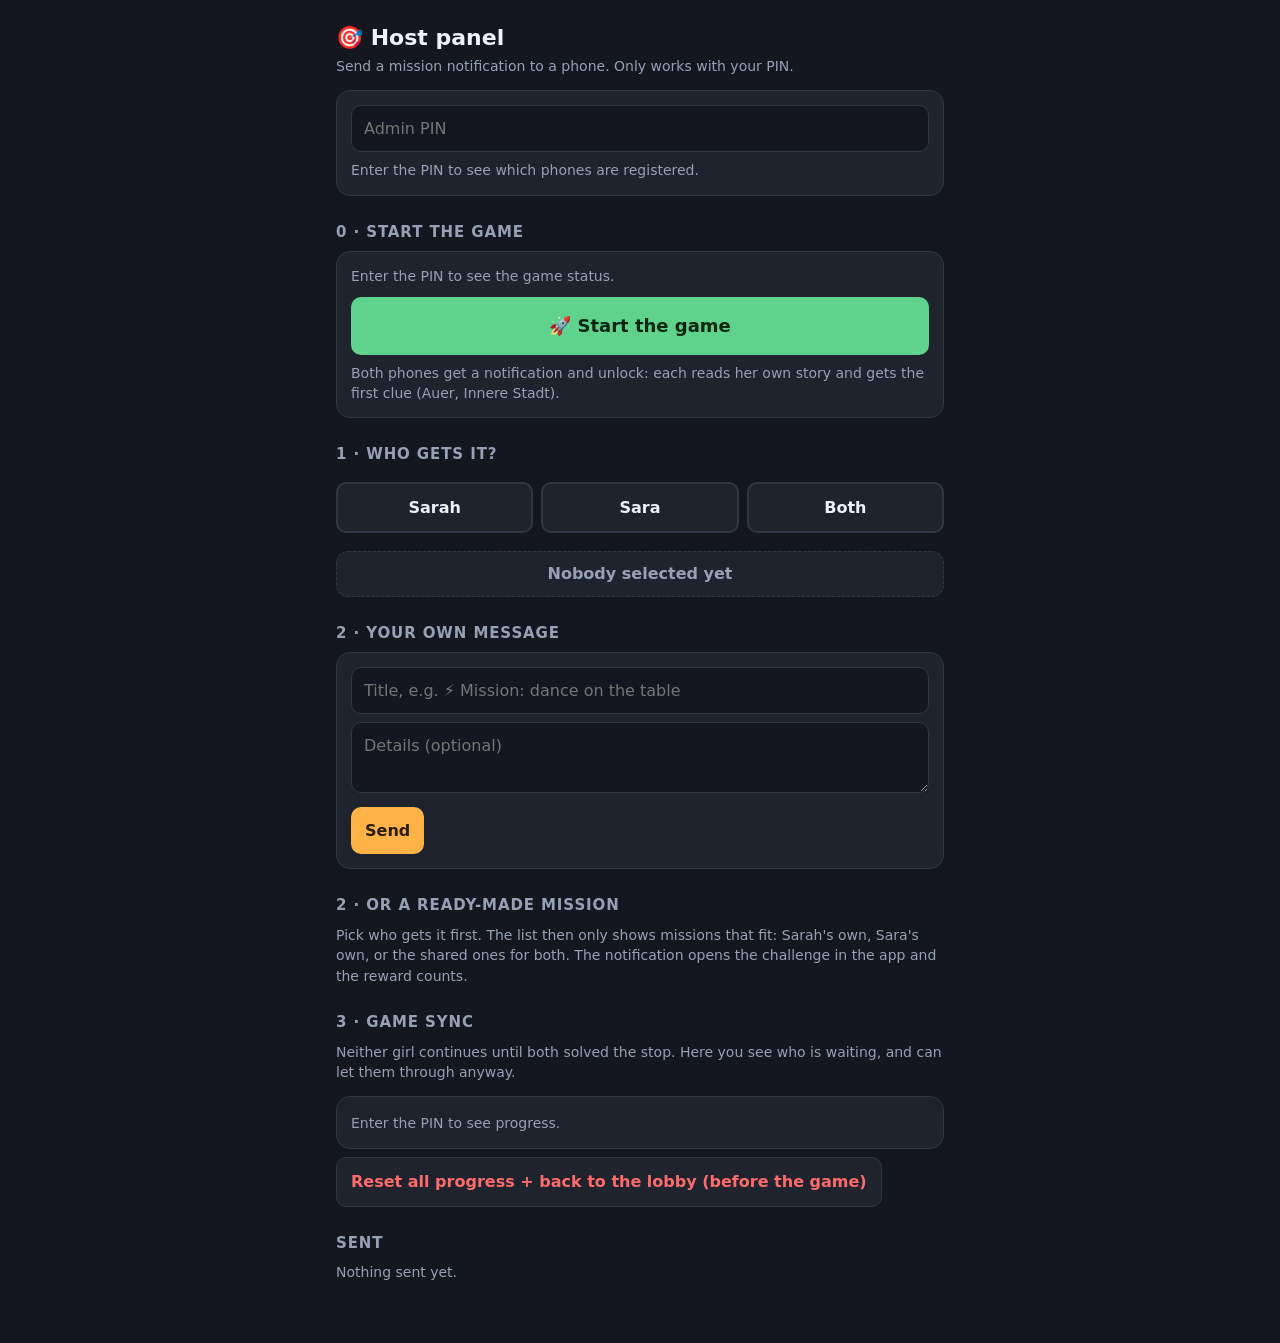
==== admin.html @ e795fc9d "Rename the game to 'Heated Pages' Two-word name (heated = rivalry/spice, pages = book nerd) in the p" ====
<!doctype html>
<html lang="en">
<head>
  <meta charset="utf-8">
  <meta name="viewport" content="width=device-width, initial-scale=1">
  <meta name="robots" content="noindex, nofollow">
  <title>Heated Pages · Host</title>
  <style>
    :root { --bg:#14171f; --card:#1e232e; --line:#2f3646; --text:#eef1f7; --muted:#97a0b5; --accent:#ffb347; --ok:#5fd38d; --bad:#ff6b6b; }
    * { box-sizing: border-box; }
    body { margin:0; background:var(--bg); color:var(--text); font:16px/1.45 system-ui,-apple-system,sans-serif; padding:16px 16px 60px; max-width:640px; margin-inline:auto; }
    h1 { font-size:22px; margin:6px 0 2px; } h2 { font-size:15px; text-transform:uppercase; letter-spacing:.06em; color:var(--muted); margin:26px 0 8px; }
    .sub { color:var(--muted); margin:0 0 14px; font-size:14px; }
    .card { background:var(--card); border:1px solid var(--line); border-radius:14px; padding:14px; }
    input, textarea { width:100%; background:var(--bg); color:var(--text); border:1.5px solid var(--line); border-radius:10px; padding:11px 12px; font:inherit; }
    textarea { min-height:70px; resize:vertical; } input + textarea, textarea + button, input + input { margin-top:8px; }
    button { font:inherit; border:0; border-radius:10px; padding:12px 14px; background:var(--accent); color:#2a1d00; font-weight:700; cursor:pointer; }
    button:disabled { opacity:.5; }
    .who { display:grid; grid-template-columns:repeat(3,1fr); gap:8px; position:sticky; top:0; background:var(--bg); padding:8px 0; z-index:2; }
    .who button { background:var(--card); color:var(--text); border:2px solid var(--line); }
    .who button.on { color:#fff; border-color:transparent; }
    .who button[data-to=sarah].on { background:#d6336c; } .who button[data-to=sara].on { background:#b8792f; } .who button[data-to=both].on { background:#6f5ce6; }
    .target { margin:10px 0 0; padding:10px 14px; border-radius:12px; font-weight:700; text-align:center; background:var(--card); color:var(--muted); border:1.5px dashed var(--line); }
    .target.sarah { background:#d6336c; color:#fff; border:0; } .target.sara { background:#b8792f; color:#fff; border:0; } .target.both { background:#6f5ce6; color:#fff; border:0; }
    .mission.sarah { border-left:5px solid #d6336c; } .mission.sara { border-left:5px solid #b8792f; } .mission.both { border-left:5px solid #6f5ce6; }
    .status { font-size:14px; color:var(--muted); }
    .status b { color:var(--text); }
    .list { display:grid; gap:8px; }
    .mission { text-align:left; background:var(--card); color:var(--text); border:1px solid var(--line); font-weight:400; display:block; width:100%; }
    .mission b { display:block; } .mission span { color:var(--muted); font-size:13.5px; }
    .mission small { color:var(--accent); font-size:12px; }
    #presets h2 { margin-top:18px; }
    #log { font-size:14px; display:grid; gap:4px; } .good { color:var(--ok); } .err { color:var(--bad); }
  </style>
</head>
<body>
  <h1>🎯 Host panel</h1>
  <p class="sub">Send a mission notification to a phone. Only works with your PIN.</p>

  <div class="card">
    <input id="pin" type="password" inputmode="numeric" placeholder="Admin PIN" autocomplete="off">
    <p class="status" id="status" style="margin:8px 0 0">Enter the PIN to see which phones are registered.</p>
  </div>

  <h2>0 · Start the game</h2>
  <div class="card" id="gamebox">
    <p class="status" id="gamestatus" style="margin:0 0 10px">Enter the PIN to see the game status.</p>
    <button id="startgame" style="width:100%;font-size:18px;padding:16px;background:#5fd38d;color:#06260f">🚀 Start the game</button>
    <p class="status" style="margin:8px 0 0">Both phones get a notification and unlock: each reads her own story and gets the first clue (Auer, Innere Stadt).</p>
  </div>

  <h2>1 · Who gets it?</h2>
  <div class="who" id="who">
    <button data-to="sarah">Sarah</button>
    <button data-to="sara">Sara</button>
    <button data-to="both">Both</button>
  </div>
  <p class="target" id="target">Nobody selected yet</p>

  <h2>2 · Your own message</h2>
  <div class="card">
    <input id="title" placeholder="Title, e.g. ⚡ Mission: dance on the table" maxlength="120">
    <textarea id="body" placeholder="Details (optional)" maxlength="400"></textarea>
    <button id="send">Send</button>
  </div>

  <h2>2 · Or a ready-made mission</h2>
  <p class="sub" id="presets-sub">Pick who gets it first. The list then only shows missions that fit: Sarah's own, Sara's own, or the shared ones for both. The notification opens the challenge in the app and the reward counts.</p>
  <div id="presets"></div>

  <h2>3 · Game sync</h2>
  <p class="sub">Neither girl continues until both solved the stop. Here you see who is waiting, and can let them through anyway.</p>
  <div class="card" id="sync"><span class="status">Enter the PIN to see progress.</span></div>
  <button id="reset" style="margin-top:8px;background:var(--card);color:var(--bad);border:1.5px solid var(--line)">Reset all progress + back to the lobby (before the game)</button>

  <h2>Sent</h2>
  <div id="log"><span class="status">Nothing sent yet.</span></div>

  <script src="story.js"></script>
  <script src="push-config.js"></script>
  <script>
  (() => {
    const $ = (s) => document.querySelector(s);
    const cfg = self.PUSH || {};
    let to = null;

    const pinEl = $("#pin");
    try { pinEl.value = localStorage.getItem("bezirk.adminpin") || ""; } catch (_) {}
    const call = async (path, method, body) => {
      if (!cfg.workerUrl) throw new Error("push-config.js has no workerUrl yet");
      const r = await fetch(cfg.workerUrl + path, {
        method, headers: { authorization: "Bearer " + pinEl.value, "content-type": "application/json" },
        body: body ? JSON.stringify(body) : undefined,
      });
      const j = await r.json().catch(() => ({}));
      if (!r.ok) throw new Error(j.error || r.status);
      return j;
    };

    async function refreshStatus() {
      const el = $("#status");
      if (!pinEl.value) return;
      try { localStorage.setItem("bezirk.adminpin", pinEl.value); } catch (_) {}
      try {
        const { devices, started, startedAt } = await call("/status", "GET");
        el.innerHTML = `Registered phones: Sarah <b>${devices.sarah}</b> · Sara <b>${devices.sara}</b>`;
        const g = $("#gamestatus");
        g.innerHTML = started ? `<span class="good">✓ Game started at ${new Date(startedAt).toLocaleTimeString([], { hour: "2-digit", minute: "2-digit" })}</span>` : `Game not started: players are in the “Under construction” lobby.`;
      } catch (e) { el.innerHTML = `<span class="err">${e.message}</span>`; }
    }
    $("#startgame").addEventListener("click", async (e) => {
      if (!confirm("Start the game now?\n\nSarah and Sara both get a notification and their story begins.")) return;
      e.target.disabled = true;
      const row = document.createElement("div");
      const time = new Date().toLocaleTimeString([], { hour: "2-digit", minute: "2-digit" });
      try {
        const { result } = await call("/start", "POST");
        row.innerHTML = `<span class="good">✓ ${time}</span> Game started → ` + Object.entries(result).map(([w, r]) => `${w === "sarah" ? "Sarah" : "Sara"}: ${r.sent}/${r.devices} phone${r.devices === 1 ? "" : "s"}`).join(", ");
      } catch (err) { row.innerHTML = `<span class="err">✗ ${time}</span> Start failed — ${err.message}`; }
      const log = $("#log"); if (log.querySelector(".status")) log.innerHTML = ""; log.prepend(row);
      e.target.disabled = false;
      refreshStatus();
    });
    pinEl.addEventListener("change", () => { refreshStatus(); refreshSync(); });
    refreshStatus();

    // ── step sync view ──
    const stopName = (step) => (typeof ROUTE !== "undefined" && typeof DISTRICTS !== "undefined" && DISTRICTS[ROUTE[step]])
      ? `${DISTRICTS[ROUTE[step]].roman} ${DISTRICTS[ROUTE[step]].name} → ${DISTRICTS[ROUTE[step + 1]] ? DISTRICTS[ROUTE[step + 1]].name : "?"}` : `step ${step}`;
    async function refreshSync() {
      const box = $("#sync");
      if (!pinEl.value || !cfg.workerUrl) return;
      try {
        const { steps } = await call("/progress", "GET");
        const nums = Object.keys(steps).map(Number).sort((a, b) => b - a).slice(0, 4);
        if (!nums.length) { box.innerHTML = `<span class="status">Nobody has solved a stop yet.</span>`; return; }
        box.innerHTML = nums.map((n) => {
          const p = steps[n], done = (p.sarah && p.sara) || p.released;
          return `<div style="display:flex;justify-content:space-between;align-items:center;gap:8px;padding:6px 0;border-top:1px solid var(--line)">
            <span><b>${stopName(n)}</b><br><span class="status">Sarah ${p.sarah ? "✅" : "⏳"} · Sara ${p.sara ? "✅" : "⏳"}${p.released ? " · released" : ""}</span></span>
            ${done ? `<span class="good">go ✓</span>` : `<button data-release="${n}">Let them through</button>`}</div>`;
        }).join("");
        box.querySelectorAll("[data-release]").forEach((b) => b.addEventListener("click", async () => {
          if (!confirm(`Let both continue at "${stopName(Number(b.dataset.release))}" although not both have solved it?`)) return;
          try { await call("/release", "POST", { step: Number(b.dataset.release) }); } catch (e) { alert(e.message); }
          refreshSync();
        }));
      } catch (e) { box.innerHTML = `<span class="err">${e.message}</span>`; }
    }
    refreshSync();
    setInterval(refreshSync, 5000);
    $("#reset").addEventListener("click", async () => {
      if (!confirm("Forget ALL step progress and put the game back to 'not started'? Phones already inside the game keep their own progress. Only do this before the game starts.")) return;
      try { const r = await call("/reset", "POST"); alert(`Cleared (${r.cleared} steps).`); } catch (e) { alert(e.message); }
      refreshSync();
    });

    const name = { sarah: "Sarah", sara: "Sara", both: "both of them" };
    document.querySelectorAll("#who button").forEach((b) => b.addEventListener("click", () => {
      to = b.dataset.to;
      document.querySelectorAll("#who button").forEach((x) => x.classList.toggle("on", x === b));
      const t = $("#target");
      t.className = "target " + to;
      t.textContent = to === "both" ? "Sending to: SARAH + SARA (both)" : `Sending to: ${to.toUpperCase()} only`;
      renderPresets();
    }));

    async function send(title, body, target = to, ch = null) {
      if (!target) return alert("Pick Sarah, Sara or Both first.");
      if (!title.trim()) return;
      if (!confirm(`Send to ${target === "both" ? "BOTH Sarah and Sara" : name[target].toUpperCase() + " only"}?\n\n${title}${body ? "\n" + body : ""}`)) return;
      const row = document.createElement("div");
      const time = new Date().toLocaleTimeString([], { hour: "2-digit", minute: "2-digit" });
      try {
        const { result } = await call("/send", "POST", { to: target, title, body, ch });
        const parts = Object.entries(result).map(([w, r]) => `${name[w]}: ${r.sent}/${r.devices} phone${r.devices === 1 ? "" : "s"}`);
        row.innerHTML = `<span class="good">✓ ${time}</span> ${title} → ${parts.join(", ")}`;
      } catch (e) { row.innerHTML = `<span class="err">✗ ${time}</span> ${title} — ${e.message}`; }
      const log = $("#log");
      if (log.querySelector(".status")) log.innerHTML = "";
      log.prepend(row);
      refreshStatus();
    }
    $("#send").addEventListener("click", async (e) => {
      e.target.disabled = true;
      await send($("#title").value, $("#body").value);
      e.target.disabled = false;
    });

    // Ready-made missions, filtered by the selected recipient so a wrong match is impossible:
    //   Sarah → her intermissions + events · Sara → hers · Both → the shared missions (key starts with d_ / shared: true)
    const box = $("#presets");
    function renderPresets() {
      box.innerHTML = "";
      if (!to || typeof STORIES === "undefined" || typeof CHALLENGES === "undefined") return;
      const groups = to === "both"
        ? [["Shared missions · both do it together", Object.keys(CHALLENGES).filter((k) => CHALLENGES[k].shared)]]
        : [[`${name[to]} · ⚡ ${to === "sarah" ? "intermissions" : "plot twists"}`, ROUTE.map((d) => STORIES[to].stops[d].intermission).filter(Boolean)],
           [`${name[to]} · ${to === "sarah" ? "💔 events" : "📖 reading room"}`, ROUTE.map((d) => STORIES[to].stops[d].event).filter(Boolean)]];
      groups.forEach(([heading, keys]) => {
        if (!keys.length) return;
        const h = document.createElement("h2"); h.textContent = heading; box.appendChild(h);
        const list = document.createElement("div"); list.className = "list";
        keys.forEach((key) => {
          const c = CHALLENGES[key];
          const b = document.createElement("button");
          b.className = "mission " + to;
          b.innerHTML = `<small>→ ${to === "both" ? "SARAH + SARA" : name[to].toUpperCase()} · ${c.type} · +${c.reward}</small><b>${c.icon} ${c.title}</b><span>${c.story.length > 110 ? c.story.slice(0, 107) + "…" : c.story}</span>`;
          b.addEventListener("click", () => send(`${c.icon} Surprise mission: ${c.title}`,
            to === "both" ? "For both of you — do it together. Tap to open." : "Tap to open it in the app.", to, key));
          list.appendChild(b);
        });
        box.appendChild(list);
      });
    }
  })();
  </script>
</body>
</html>
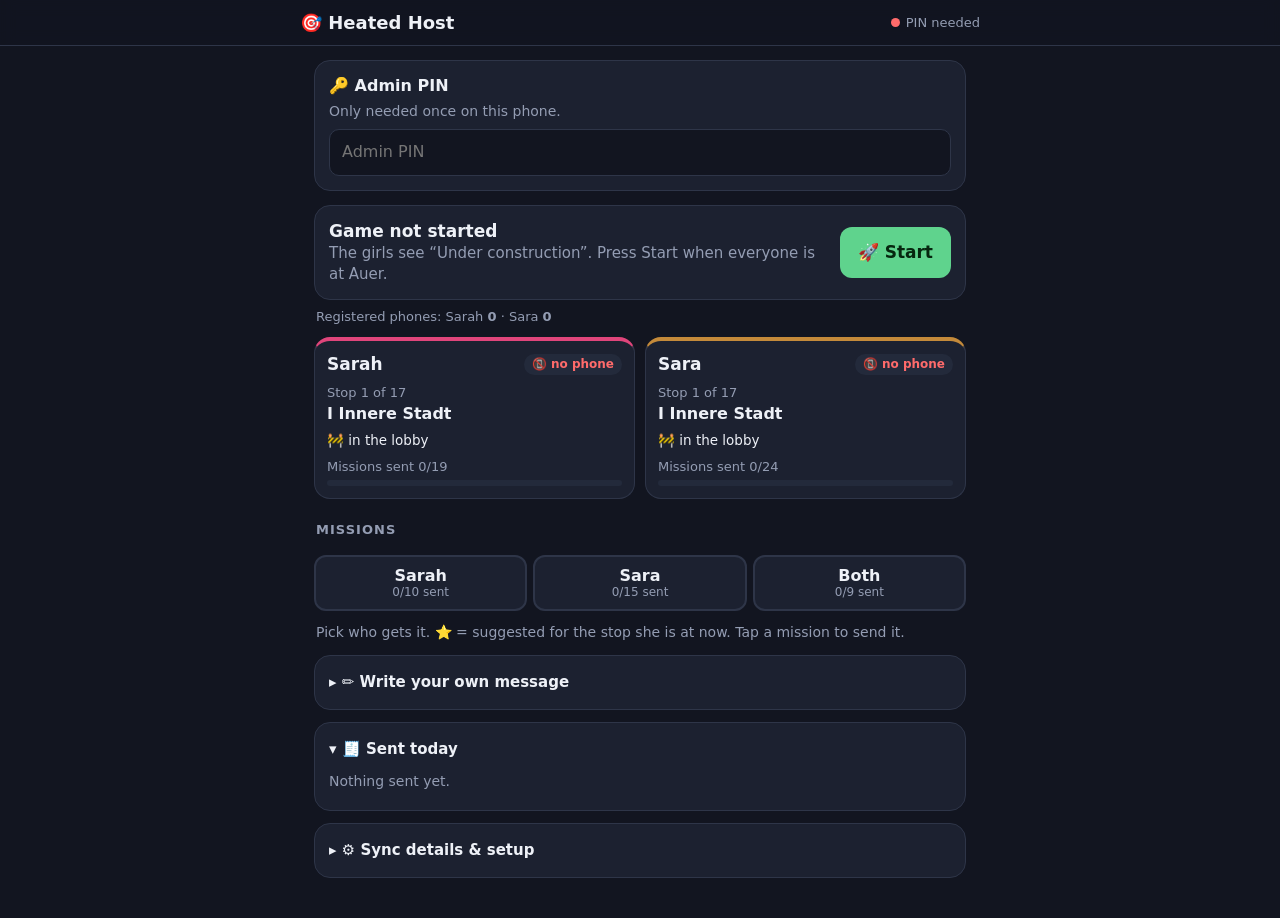
==== commit 816ef857: "Host page redesign: live dashboard per girl, quick release, mission list sorted by what fits now, do" ====
--- a/admin.html
+++ b/admin.html
@@ -2,79 +2,177 @@
 <html lang="en">
 <head>
   <meta charset="utf-8">
-  <meta name="viewport" content="width=device-width, initial-scale=1">
+  <meta name="viewport" content="width=device-width, initial-scale=1, viewport-fit=cover">
   <meta name="robots" content="noindex, nofollow">
+  <meta name="theme-color" content="#121520">
+  <meta name="apple-mobile-web-app-capable" content="yes">
+  <meta name="apple-mobile-web-app-status-bar-style" content="black-translucent">
+  <meta name="apple-mobile-web-app-title" content="Heated Host">
+  <link rel="manifest" href="admin.webmanifest">
+  <link rel="icon" href="icons/admin-icon.svg" type="image/svg+xml">
+  <link rel="apple-touch-icon" href="icons/admin-apple-touch-icon.png">
   <title>Heated Pages · Host</title>
   <style>
-    :root { --bg:#14171f; --card:#1e232e; --line:#2f3646; --text:#eef1f7; --muted:#97a0b5; --accent:#ffb347; --ok:#5fd38d; --bad:#ff6b6b; }
-    * { box-sizing: border-box; }
-    body { margin:0; background:var(--bg); color:var(--text); font:16px/1.45 system-ui,-apple-system,sans-serif; padding:16px 16px 60px; max-width:640px; margin-inline:auto; }
-    h1 { font-size:22px; margin:6px 0 2px; } h2 { font-size:15px; text-transform:uppercase; letter-spacing:.06em; color:var(--muted); margin:26px 0 8px; }
-    .sub { color:var(--muted); margin:0 0 14px; font-size:14px; }
-    .card { background:var(--card); border:1px solid var(--line); border-radius:14px; padding:14px; }
+    :root {
+      --bg:#121520; --card:#1c2130; --card2:#232a3b; --line:#2e3548; --text:#eef1f7; --muted:#949db3;
+      --accent:#ffb347; --ok:#5fd38d; --bad:#ff6b6b; --warn:#ffd166;
+      --sarah:#e0457b; --sara:#c48a3a; --both:#7c6cf0;
+    }
+    * { box-sizing:border-box; }
+    html { -webkit-text-size-adjust:100%; }
+    body { margin:0; background:var(--bg); color:var(--text); font:16px/1.4 system-ui,-apple-system,"Segoe UI",sans-serif; }
+    .wrap { max-width:680px; margin:0 auto; padding:0 14px calc(40px + env(safe-area-inset-bottom)); }
+    button { font:inherit; border:0; border-radius:12px; padding:12px 14px; background:var(--accent); color:#2a1d00; font-weight:700; cursor:pointer; }
+    button:disabled { opacity:.45; cursor:default; }
     input, textarea { width:100%; background:var(--bg); color:var(--text); border:1.5px solid var(--line); border-radius:10px; padding:11px 12px; font:inherit; }
-    textarea { min-height:70px; resize:vertical; } input + textarea, textarea + button, input + input { margin-top:8px; }
-    button { font:inherit; border:0; border-radius:10px; padding:12px 14px; background:var(--accent); color:#2a1d00; font-weight:700; cursor:pointer; }
-    button:disabled { opacity:.5; }
-    .who { display:grid; grid-template-columns:repeat(3,1fr); gap:8px; position:sticky; top:0; background:var(--bg); padding:8px 0; z-index:2; }
-    .who button { background:var(--card); color:var(--text); border:2px solid var(--line); }
-    .who button.on { color:#fff; border-color:transparent; }
-    .who button[data-to=sarah].on { background:#d6336c; } .who button[data-to=sara].on { background:#b8792f; } .who button[data-to=both].on { background:#6f5ce6; }
-    .target { margin:10px 0 0; padding:10px 14px; border-radius:12px; font-weight:700; text-align:center; background:var(--card); color:var(--muted); border:1.5px dashed var(--line); }
-    .target.sarah { background:#d6336c; color:#fff; border:0; } .target.sara { background:#b8792f; color:#fff; border:0; } .target.both { background:#6f5ce6; color:#fff; border:0; }
-    .mission.sarah { border-left:5px solid #d6336c; } .mission.sara { border-left:5px solid #b8792f; } .mission.both { border-left:5px solid #6f5ce6; }
-    .status { font-size:14px; color:var(--muted); }
-    .status b { color:var(--text); }
+    textarea { min-height:64px; resize:vertical; }
+    .good { color:var(--ok); } .err { color:var(--bad); } .muted { color:var(--muted); }
+
+    /* top bar */
+    .top { position:sticky; top:0; z-index:5; background:rgba(18,21,32,.94); backdrop-filter:blur(8px); -webkit-backdrop-filter:blur(8px);
+      padding:calc(10px + env(safe-area-inset-top)) 14px 10px; border-bottom:1px solid var(--line); }
+    .top-in { max-width:680px; margin:0 auto; display:flex; align-items:center; gap:10px; }
+    .top h1 { font-size:18px; margin:0; flex:1; }
+    .conn { font-size:13px; color:var(--muted); display:flex; align-items:center; gap:6px; }
+    .dot { width:9px; height:9px; border-radius:50%; background:var(--muted); display:inline-block; }
+    .dot.on { background:var(--ok); box-shadow:0 0 0 3px rgba(95,211,141,.18); } .dot.off { background:var(--bad); }
+
+    h2 { font-size:13px; text-transform:uppercase; letter-spacing:.08em; color:var(--muted); margin:22px 2px 8px; display:flex; justify-content:space-between; align-items:baseline; }
+    h2 small { text-transform:none; letter-spacing:0; font-size:13px; }
+    .card { background:var(--card); border:1px solid var(--line); border-radius:16px; padding:14px; }
+
+    /* game state + start */
+    .game { margin-top:14px; display:flex; align-items:center; gap:12px; }
+    .game .state { flex:1; font-size:15px; }
+    .game .state b { display:block; font-size:17px; }
+    #startgame { background:var(--ok); color:#06260f; font-size:17px; padding:14px 18px; }
+    .game.started #startgame { display:none; }
+
+    /* player tiles */
+    .players { display:grid; grid-template-columns:1fr 1fr; gap:10px; margin-top:10px; }
+    .pl { border-radius:16px; padding:12px; background:var(--card); border:1px solid var(--line); border-top:4px solid var(--c); min-width:0; }
+    .pl.sarah { --c:var(--sarah); } .pl.sara { --c:var(--sara); }
+    .pl-name { font-weight:800; font-size:17px; display:flex; justify-content:space-between; align-items:center; gap:6px; }
+    .pl-phone { font-size:12px; font-weight:600; padding:2px 8px; border-radius:20px; background:var(--card2); color:var(--muted); white-space:nowrap; }
+    .pl-phone.ok { color:var(--ok); } .pl-phone.no { color:var(--bad); }
+    .pl-stop { margin-top:8px; font-size:13px; color:var(--muted); }
+    .pl-stop b { display:block; color:var(--text); font-size:16px; }
+    .pl-state { margin-top:6px; font-size:13.5px; }
+    .pl-ms { margin-top:8px; font-size:13px; color:var(--muted); }
+    .bar { height:6px; border-radius:6px; background:var(--card2); overflow:hidden; margin-top:4px; }
+    .bar i { display:block; height:100%; background:var(--c); }
+    .release { margin-top:10px; width:100%; display:flex; justify-content:space-between; align-items:center; gap:8px; padding:10px 12px;
+      border-radius:12px; background:rgba(255,209,102,.1); border:1px solid rgba(255,209,102,.35); font-size:14px; }
+    .release button { padding:8px 12px; background:var(--warn); color:#2a2000; white-space:nowrap; }
+
+    /* recipient switch */
+    .who { position:sticky; top:calc(52px + env(safe-area-inset-top)); z-index:4; background:var(--bg); padding:8px 0;
+      display:grid; grid-template-columns:repeat(3,1fr); gap:6px; }
+    .who button { background:var(--card); color:var(--text); border:2px solid var(--line); padding:10px 6px; line-height:1.15; }
+    .who button small { display:block; font-weight:500; font-size:12px; color:var(--muted); }
+    .who button.on { color:#fff; border-color:transparent; } .who button.on small { color:rgba(255,255,255,.85); }
+    .who button[data-to=sarah].on { background:var(--sarah); } .who button[data-to=sara].on { background:var(--sara); } .who button[data-to=both].on { background:var(--both); }
+    .target { display:none; }
+    .hintline { color:var(--muted); font-size:14px; margin:4px 2px 10px; }
+
+    /* mission cards */
     .list { display:grid; gap:8px; }
-    .mission { text-align:left; background:var(--card); color:var(--text); border:1px solid var(--line); font-weight:400; display:block; width:100%; }
-    .mission b { display:block; } .mission span { color:var(--muted); font-size:13.5px; }
-    .mission small { color:var(--accent); font-size:12px; }
-    #presets h2 { margin-top:18px; }
-    #log { font-size:14px; display:grid; gap:4px; } .good { color:var(--ok); } .err { color:var(--bad); }
+    .mission { text-align:left; width:100%; display:grid; grid-template-columns:40px 1fr auto; gap:10px; align-items:start;
+      background:var(--card); color:var(--text); border:1px solid var(--line); border-left:5px solid var(--c); font-weight:400; padding:12px; }
+    .mission.sarah { --c:var(--sarah); } .mission.sara { --c:var(--sara); } .mission.both { --c:var(--both); }
+    .mission .ic { font-size:26px; line-height:1; text-align:center; padding-top:2px; }
+    .mission b { display:block; font-size:16px; }
+    .mission .desc { color:var(--muted); font-size:13.5px; display:block; margin-top:2px; }
+    .mission .meta { display:flex; flex-wrap:wrap; gap:5px; margin-top:6px; }
+    .tag { font-size:11.5px; font-weight:700; padding:2px 7px; border-radius:20px; background:var(--card2); color:var(--muted); }
+    .tag.due { background:rgba(255,179,71,.18); color:var(--accent); }
+    .tag.done { background:rgba(95,211,141,.15); color:var(--ok); }
+    .mission .go { align-self:center; font-size:13px; font-weight:800; color:var(--c); white-space:nowrap; }
+    .mission.due { box-shadow:0 0 0 1.5px rgba(255,179,71,.5); }
+    .mission.sent { opacity:.55; }
+    details.done-box { margin-top:12px; }
+    details > summary { cursor:pointer; color:var(--muted); font-size:14px; padding:8px 2px; list-style:none; }
+    details > summary::-webkit-details-marker { display:none; }
+    details > summary::before { content:"▸ "; } details[open] > summary::before { content:"▾ "; }
+    .empty { color:var(--muted); font-size:14px; padding:6px 2px; }
+
+    /* sections below */
+    .fold { margin-top:12px; background:var(--card); border:1px solid var(--line); border-radius:16px; padding:4px 14px; }
+    .fold > summary { font-size:15px; font-weight:700; color:var(--text); padding:12px 0; }
+    .fold .inner { padding:0 0 14px; display:grid; gap:8px; }
+    #log { font-size:14px; display:grid; gap:6px; }
+    #log div { padding:6px 0; border-top:1px solid var(--line); }
+    #log div:first-child { border-top:0; }
+    .danger { background:transparent; color:var(--bad); border:1.5px solid rgba(255,107,107,.5); }
+    .row { display:flex; justify-content:space-between; align-items:center; gap:8px; padding:6px 0; border-top:1px solid var(--line); font-size:14px; }
+    .row:first-child { border-top:0; }
+    .row button { padding:7px 10px; font-size:13px; }
+    #installbox { margin-top:12px; }
+    .pinbox { margin-top:14px; }
+    .pinbox.ok { display:none; }
+    @media (max-width:370px) { .players { grid-template-columns:1fr; } }
   </style>
 </head>
 <body>
-  <h1>🎯 Host panel</h1>
-  <p class="sub">Send a mission notification to a phone. Only works with your PIN.</p>
-
-  <div class="card">
-    <input id="pin" type="password" inputmode="numeric" placeholder="Admin PIN" autocomplete="off">
-    <p class="status" id="status" style="margin:8px 0 0">Enter the PIN to see which phones are registered.</p>
+  <div class="top"><div class="top-in">
+    <h1>🎯 Heated Host</h1>
+    <span class="conn"><span class="dot" id="conndot"></span><span id="conntext">offline</span></span>
+  </div></div>
+
+  <div class="wrap">
+    <div class="card" id="installbox" hidden></div>
+
+    <div class="card pinbox" id="pinbox">
+      <b>🔑 Admin PIN</b>
+      <p class="muted" style="margin:4px 0 8px;font-size:14px">Only needed once on this phone.</p>
+      <input id="pin" type="password" inputmode="numeric" placeholder="Admin PIN" autocomplete="off">
+    </div>
+
+    <!-- ── live overview ── -->
+    <div class="card game" id="gamebox">
+      <div class="state" id="gamestatus"><b>Game not started</b><span class="muted">The girls see “Under construction”.</span></div>
+      <button id="startgame">🚀 Start</button>
+    </div>
+    <p class="muted" id="status" style="font-size:13px;margin:8px 2px 0">Registered phones: …</p>
+    <div class="players" id="players"></div>
+
+    <!-- ── missions ── -->
+    <h2>Missions <small id="mcount"></small></h2>
+    <div class="who" id="who">
+      <button data-to="sarah">Sarah<small id="cnt-sarah"></small></button>
+      <button data-to="sara">Sara<small id="cnt-sara"></small></button>
+      <button data-to="both">Both<small id="cnt-both"></small></button>
+    </div>
+    <p class="target" id="target"></p>
+    <p class="hintline" id="presets-sub">Pick who gets it. ⭐ = suggested for the stop she is at now. Tap a mission to send it.</p>
+    <div id="presets"></div>
+
+    <!-- ── more ── -->
+    <details class="fold">
+      <summary>✏️ Write your own message</summary>
+      <div class="inner">
+        <p class="muted" style="margin:0;font-size:14px">Goes to whoever is selected above (Sarah / Sara / Both).</p>
+        <input id="title" placeholder="Title, e.g. ⚡ Dance on the table" maxlength="120">
+        <textarea id="body" placeholder="Details (optional)" maxlength="400"></textarea>
+        <button id="send">Send message</button>
+      </div>
+    </details>
+
+    <details class="fold" open>
+      <summary>🧾 Sent today</summary>
+      <div class="inner"><div id="log"><span class="muted">Nothing sent yet.</span></div></div>
+    </details>
+
+    <details class="fold">
+      <summary>⚙️ Sync details & setup</summary>
+      <div class="inner">
+        <div id="sync"><span class="muted">Enter the PIN to see progress.</span></div>
+        <button id="changepin" style="background:var(--card2);color:var(--text)">🔑 Change PIN</button>
+        <button id="reset" class="danger">Reset all progress + back to the lobby (before the game)</button>
+        <p class="muted" style="margin:0;font-size:13px">Reset clears both girls' sync progress, the stored missions and the ✓ marks on this phone, and puts the game back to “not started”. Phones already in the game keep their own progress.</p>
+      </div>
+    </details>
   </div>
-
-  <h2>0 · Start the game</h2>
-  <div class="card" id="gamebox">
-    <p class="status" id="gamestatus" style="margin:0 0 10px">Enter the PIN to see the game status.</p>
-    <button id="startgame" style="width:100%;font-size:18px;padding:16px;background:#5fd38d;color:#06260f">🚀 Start the game</button>
-    <p class="status" style="margin:8px 0 0">Both phones get a notification and unlock: each reads her own story and gets the first clue (Auer, Innere Stadt).</p>
-  </div>
-
-  <h2>1 · Who gets it?</h2>
-  <div class="who" id="who">
-    <button data-to="sarah">Sarah</button>
-    <button data-to="sara">Sara</button>
-    <button data-to="both">Both</button>
-  </div>
-  <p class="target" id="target">Nobody selected yet</p>
-
-  <h2>2 · Your own message</h2>
-  <div class="card">
-    <input id="title" placeholder="Title, e.g. ⚡ Mission: dance on the table" maxlength="120">
-    <textarea id="body" placeholder="Details (optional)" maxlength="400"></textarea>
-    <button id="send">Send</button>
-  </div>
-
-  <h2>2 · Or a ready-made mission</h2>
-  <p class="sub" id="presets-sub">Pick who gets it first. The list then only shows missions that fit: Sarah's own, Sara's own, or the shared ones for both. The notification opens the challenge in the app and the reward counts.</p>
-  <div id="presets"></div>
-
-  <h2>3 · Game sync</h2>
-  <p class="sub">Neither girl continues until both solved the stop. Here you see who is waiting, and can let them through anyway.</p>
-  <div class="card" id="sync"><span class="status">Enter the PIN to see progress.</span></div>
-  <button id="reset" style="margin-top:8px;background:var(--card);color:var(--bad);border:1.5px solid var(--line)">Reset all progress + back to the lobby (before the game)</button>
-
-  <h2>Sent</h2>
-  <div id="log"><span class="status">Nothing sent yet.</span></div>
 
   <script src="story.js"></script>
   <script src="push-config.js"></script>
@@ -82,8 +180,38 @@
   (() => {
     const $ = (s) => document.querySelector(s);
     const cfg = self.PUSH || {};
+    const esc = (s) => String(s).replace(/[&<>"]/g, (c) => ({ "&": "&amp;", "<": "&lt;", ">": "&gt;", '"': "&quot;" }[c]));
+    const hhmm = (t = Date.now()) => new Date(t).toLocaleTimeString([], { hour: "2-digit", minute: "2-digit" });
+    const name = { sarah: "Sarah", sara: "Sara", both: "both of them" };
     let to = null;
-
+    let live = { devices: { sarah: 0, sara: 0 }, started: false, startedAt: null, steps: {}, ok: false };
+
+    // ── install as an app (own icon, opens without the browser bar) ──
+    let installEvt = null;
+    const standalone = () => navigator.standalone === true || matchMedia("(display-mode: standalone)").matches;
+    function fillInstall() {
+      const box = $("#installbox");
+      if (standalone()) { box.hidden = true; return; }
+      const android = /Android/i.test(navigator.userAgent), ios = /iPhone|iPad|iPod/i.test(navigator.userAgent);
+      if (!installEvt && !android && !ios) { box.hidden = true; return; }
+      box.hidden = false;
+      box.innerHTML = installEvt
+        ? `<b>📲 Install the host app</b><p class="muted" style="margin:4px 0 8px;font-size:14px">Opens full screen from your home screen.</p><button id="doinstall">Install</button>`
+        : `<b>📲 Install the host app</b><p class="muted" style="margin:4px 0 0;font-size:14px">${ios ? "Tap <b>Share</b> → <b>Add to Home Screen</b>." : "Browser menu <b>⋮</b> → <b>Install app</b> (or <b>Add to Home screen</b>)."}</p>`;
+      $("#doinstall")?.addEventListener("click", async () => {
+        const ev = installEvt; if (!ev) return;
+        ev.prompt(); try { await ev.userChoice; } catch (_) {}
+        installEvt = null; fillInstall();
+      });
+    }
+    window.addEventListener("beforeinstallprompt", (e) => { e.preventDefault(); installEvt = e; fillInstall(); });
+    window.addEventListener("appinstalled", () => { installEvt = null; fillInstall(); });
+    fillInstall();
+    if ("serviceWorker" in navigator && location.protocol !== "file:") {
+      navigator.serviceWorker.register("admin-sw.js", { scope: "./admin.html" }).catch(() => {});
+    }
+
+    // ── worker calls ──
     const pinEl = $("#pin");
     try { pinEl.value = localStorage.getItem("bezirk.adminpin") || ""; } catch (_) {}
     const call = async (path, method, body) => {
@@ -97,121 +225,207 @@
       return j;
     };
 
-    async function refreshStatus() {
-      const el = $("#status");
-      if (!pinEl.value) return;
+    // ── activity log (kept on this phone) ──
+    const LOGKEY = "heated.log";
+    const logRows = () => { try { return JSON.parse(localStorage.getItem(LOGKEY) || "[]"); } catch (_) { return []; } };
+    function addLog(html) {
+      const rows = [html, ...logRows()].slice(0, 40);
+      try { localStorage.setItem(LOGKEY, JSON.stringify(rows)); } catch (_) {}
+      drawLog();
+    }
+    function drawLog() {
+      const rows = logRows();
+      $("#log").innerHTML = rows.length ? rows.map((r) => `<div>${r}</div>`).join("") : `<span class="muted">Nothing sent yet.</span>`;
+    }
+    drawLog();
+
+    // ── live overview: game state, phones, where each girl is ──
+    const stopLabel = (i) => {
+      const d = DISTRICTS[ROUTE[i]];
+      return d ? `${d.roman} ${d.name}` : "?";
+    };
+    function whereIs(who) {
+      // highest stop she solved; she is then waiting for the other or already at the next stop
+      const solved = Object.keys(live.steps).map(Number).filter((n) => live.steps[n][who]).sort((a, b) => b - a)[0];
+      if (solved == null) return { at: 0, state: live.started ? "🔎 solving the first riddle" : "🚧 in the lobby" };
+      const p = live.steps[solved];
+      const other = who === "sarah" ? "sara" : "sarah";
+      if (!(p.sarah && p.sara) && !p.released) return { at: solved, state: `✅ solved · waiting for ${name[other]}`, waiting: solved };
+      if (solved + 1 >= ROUTE.length - 1) return { at: ROUTE.length - 1, state: "🏁 at the finale" };
+      return { at: solved + 1, state: "🔎 solving · or on the way" };
+    }
+    const sentMarks = () => { try { return JSON.parse(localStorage.getItem("heated.sent") || "{}"); } catch (e) { return {}; } };
+    const markSent = (t, key) => { try { const m = sentMarks(); m[t + ":" + key] = hhmm(); localStorage.setItem("heated.sent", JSON.stringify(m)); } catch (e) {} };
+    const missionKeys = (t) => t === "both"
+      ? Object.keys(CHALLENGES).filter((k) => CHALLENGES[k].shared)
+      : [...STORIES[t].missions.intermissions, ...STORIES[t].missions.events];
+    const sentCount = (t) => missionKeys(t).filter((k) => sentMarks()[t + ":" + k]).length;
+
+    function drawLive() {
+      const g = $("#gamebox");
+      g.classList.toggle("started", live.started);
+      $("#gamestatus").innerHTML = live.started
+        ? `<b class="good">✓ Game started at ${hhmm(live.startedAt)}</b><span class="muted">Stop sync and missions are live.</span>`
+        : `<b>Game not started</b><span class="muted">The girls see “Under construction”. Press Start when everyone is at Auer.</span>`;
+      $("#status").innerHTML = `Registered phones: Sarah <b>${live.devices.sarah}</b> · Sara <b>${live.devices.sara}</b>`;
+      $("#players").innerHTML = ["sarah", "sara"].map((w) => {
+        const n = live.devices[w] || 0;
+        const where = whereIs(w);
+        const total = missionKeys(w).length + missionKeys("both").length;
+        const sent = sentCount(w) + sentCount("both");
+        return `<div class="pl ${w}">
+          <div class="pl-name">${name[w]} <span class="pl-phone ${n ? "ok" : "no"}">${n ? "📱 connected" : "📵 no phone"}</span></div>
+          <div class="pl-stop">Stop ${where.at + 1} of ${ROUTE.length}<b>${stopLabel(where.at)}</b></div>
+          <div class="pl-state">${where.state}</div>
+          <div class="pl-ms">Missions sent ${sent}/${total}<div class="bar"><i style="width:${total ? Math.round(sent / total * 100) : 0}%"></i></div></div>
+        </div>`;
+      }).join("") + releaseRow();
+      $("#players").querySelectorAll("[data-release]").forEach((b) => b.addEventListener("click", () => release(Number(b.dataset.release))));
+      drawSync();
+      for (const t of ["sarah", "sara", "both"]) $("#cnt-" + t).textContent = `${sentCount(t)}/${missionKeys(t).length} sent`;
+    }
+    function releaseRow() {
+      const stuck = Object.keys(live.steps).map(Number).filter((n) => { const p = live.steps[n]; return (p.sarah || p.sara) && !(p.sarah && p.sara) && !p.released; }).sort((a, b) => b - a)[0];
+      if (stuck == null) return "";
+      const p = live.steps[stuck];
+      return `<div class="release" style="grid-column:1/-1"><span>⏳ <b>${p.sarah ? "Sarah" : "Sara"}</b> solved ${stopLabel(stuck)}, ${p.sarah ? "Sara" : "Sarah"} not yet.</span><button data-release="${stuck}">Let them through</button></div>`;
+    }
+    function drawSync() {
+      const nums = Object.keys(live.steps).map(Number).sort((a, b) => b - a);
+      $("#sync").innerHTML = nums.length ? nums.map((n) => {
+        const p = live.steps[n], done = (p.sarah && p.sara) || p.released;
+        return `<div class="row"><span><b>${stopLabel(n)}</b> → ${DISTRICTS[ROUTE[n + 1]] ? DISTRICTS[ROUTE[n + 1]].name : "?"}<br><span class="muted">Sarah ${p.sarah ? "✅" : "⏳"} · Sara ${p.sara ? "✅" : "⏳"}${p.released ? " · released" : ""}</span></span>
+          ${done ? `<span class="good">go ✓</span>` : `<button data-release="${n}">Let through</button>`}</div>`;
+      }).join("") : `<span class="muted">Nobody has solved a stop yet.</span>`;
+      $("#sync").querySelectorAll("[data-release]").forEach((b) => b.addEventListener("click", () => release(Number(b.dataset.release))));
+    }
+    async function release(n) {
+      if (!confirm(`Let both continue at "${stopLabel(n)}" although not both have solved it?`)) return;
+      try { await call("/release", "POST", { step: n }); addLog(`<span class="good">✓ ${hhmm()}</span> Let both through at ${esc(stopLabel(n))}`); } catch (e) { alert(e.message); }
+      refresh();
+    }
+    function setConn(ok, text) {
+      $("#conndot").className = "dot " + (ok ? "on" : "off");
+      $("#conntext").textContent = text;
+    }
+
+    let refreshing = false, lastSig = "";
+    async function refresh() {
+      if (!pinEl.value || refreshing) { if (!pinEl.value) setConn(false, "PIN needed"); return; }
+      refreshing = true;
       try { localStorage.setItem("bezirk.adminpin", pinEl.value); } catch (_) {}
       try {
-        const { devices, started, startedAt } = await call("/status", "GET");
-        el.innerHTML = `Registered phones: Sarah <b>${devices.sarah}</b> · Sara <b>${devices.sara}</b>`;
-        const g = $("#gamestatus");
-        g.innerHTML = started ? `<span class="good">✓ Game started at ${new Date(startedAt).toLocaleTimeString([], { hour: "2-digit", minute: "2-digit" })}</span>` : `Game not started: players are in the “Under construction” lobby.`;
-      } catch (e) { el.innerHTML = `<span class="err">${e.message}</span>`; }
-    }
+        const [st, pr] = await Promise.all([call("/status", "GET"), call("/progress", "GET")]);
+        live = { devices: st.devices, started: st.started, startedAt: st.startedAt, steps: pr.steps || {}, ok: true };
+        $("#pinbox").classList.add("ok");
+        setConn(true, "live · " + hhmm());
+        // only redraw when something changed (so the list doesn't jump under your finger)
+        const sig = JSON.stringify([st, pr.steps]);
+        if (sig !== lastSig) { lastSig = sig; drawLive(); if (to) renderPresets(); }
+      } catch (e) {
+        live.ok = false;
+        if (/pin/i.test(e.message)) { $("#pinbox").classList.remove("ok"); setConn(false, "wrong PIN"); }
+        else setConn(false, "no connection");
+        $("#status").innerHTML = `<span class="err">${esc(e.message)}</span>`;
+      }
+      refreshing = false;
+    }
+    pinEl.addEventListener("change", refresh);
+    $("#changepin").addEventListener("click", () => { $("#pinbox").classList.remove("ok"); pinEl.focus(); window.scrollTo({ top: 0, behavior: "smooth" }); });
+    drawLive();
+    refresh();
+    setInterval(refresh, 5000);
+    document.addEventListener("visibilitychange", () => { if (!document.hidden) refresh(); });
+
     $("#startgame").addEventListener("click", async (e) => {
       if (!confirm("Start the game now?\n\nSarah and Sara both get a notification and their story begins.")) return;
       e.target.disabled = true;
-      const row = document.createElement("div");
-      const time = new Date().toLocaleTimeString([], { hour: "2-digit", minute: "2-digit" });
       try {
         const { result } = await call("/start", "POST");
-        row.innerHTML = `<span class="good">✓ ${time}</span> Game started → ` + Object.entries(result).map(([w, r]) => `${w === "sarah" ? "Sarah" : "Sara"}: ${r.sent}/${r.devices} phone${r.devices === 1 ? "" : "s"}`).join(", ");
-      } catch (err) { row.innerHTML = `<span class="err">✗ ${time}</span> Start failed — ${err.message}`; }
-      const log = $("#log"); if (log.querySelector(".status")) log.innerHTML = ""; log.prepend(row);
+        addLog(`<span class="good">✓ ${hhmm()}</span> Game started → ` + Object.entries(result).map(([w, r]) => `${name[w]}: ${r.sent}/${r.devices} phone${r.devices === 1 ? "" : "s"}`).join(", "));
+      } catch (err) { addLog(`<span class="err">✗ ${hhmm()}</span> Start failed — ${esc(err.message)}`); }
       e.target.disabled = false;
-      refreshStatus();
+      refresh();
     });
-    pinEl.addEventListener("change", () => { refreshStatus(); refreshSync(); });
-    refreshStatus();
-
-    // ── step sync view ──
-    const stopName = (step) => (typeof ROUTE !== "undefined" && typeof DISTRICTS !== "undefined" && DISTRICTS[ROUTE[step]])
-      ? `${DISTRICTS[ROUTE[step]].roman} ${DISTRICTS[ROUTE[step]].name} → ${DISTRICTS[ROUTE[step + 1]] ? DISTRICTS[ROUTE[step + 1]].name : "?"}` : `step ${step}`;
-    async function refreshSync() {
-      const box = $("#sync");
-      if (!pinEl.value || !cfg.workerUrl) return;
-      try {
-        const { steps } = await call("/progress", "GET");
-        const nums = Object.keys(steps).map(Number).sort((a, b) => b - a).slice(0, 4);
-        if (!nums.length) { box.innerHTML = `<span class="status">Nobody has solved a stop yet.</span>`; return; }
-        box.innerHTML = nums.map((n) => {
-          const p = steps[n], done = (p.sarah && p.sara) || p.released;
-          return `<div style="display:flex;justify-content:space-between;align-items:center;gap:8px;padding:6px 0;border-top:1px solid var(--line)">
-            <span><b>${stopName(n)}</b><br><span class="status">Sarah ${p.sarah ? "✅" : "⏳"} · Sara ${p.sara ? "✅" : "⏳"}${p.released ? " · released" : ""}</span></span>
-            ${done ? `<span class="good">go ✓</span>` : `<button data-release="${n}">Let them through</button>`}</div>`;
-        }).join("");
-        box.querySelectorAll("[data-release]").forEach((b) => b.addEventListener("click", async () => {
-          if (!confirm(`Let both continue at "${stopName(Number(b.dataset.release))}" although not both have solved it?`)) return;
-          try { await call("/release", "POST", { step: Number(b.dataset.release) }); } catch (e) { alert(e.message); }
-          refreshSync();
-        }));
-      } catch (e) { box.innerHTML = `<span class="err">${e.message}</span>`; }
-    }
-    refreshSync();
-    setInterval(refreshSync, 5000);
+
     $("#reset").addEventListener("click", async () => {
       if (!confirm("Forget ALL step progress and put the game back to 'not started'? Phones already inside the game keep their own progress. Only do this before the game starts.")) return;
-      try { const r = await call("/reset", "POST"); alert(`Cleared (${r.cleared} steps).`); } catch (e) { alert(e.message); }
-      refreshSync();
+      try {
+        const r = await call("/reset", "POST");
+        try { localStorage.removeItem("heated.sent"); localStorage.removeItem(LOGKEY); } catch (e) {}
+        drawLog(); renderPresets();
+        alert(`Cleared (${r.cleared} steps).`);
+      } catch (e) { alert(e.message); }
+      refresh();
     });
 
-    const name = { sarah: "Sarah", sara: "Sara", both: "both of them" };
+    // ── recipient ──
     document.querySelectorAll("#who button").forEach((b) => b.addEventListener("click", () => {
       to = b.dataset.to;
       document.querySelectorAll("#who button").forEach((x) => x.classList.toggle("on", x === b));
-      const t = $("#target");
-      t.className = "target " + to;
-      t.textContent = to === "both" ? "Sending to: SARAH + SARA (both)" : `Sending to: ${to.toUpperCase()} only`;
+      $("#target").textContent = to === "both" ? "Sending to: SARAH + SARA (both)" : `Sending to: ${to.toUpperCase()} only`;
       renderPresets();
     }));
 
     async function send(title, body, target = to, ch = null) {
       if (!target) return alert("Pick Sarah, Sara or Both first.");
       if (!title.trim()) return;
-      if (!confirm(`Send to ${target === "both" ? "BOTH Sarah and Sara" : name[target].toUpperCase() + " only"}?\n\n${title}${body ? "\n" + body : ""}`)) return;
-      const row = document.createElement("div");
-      const time = new Date().toLocaleTimeString([], { hour: "2-digit", minute: "2-digit" });
+      const before = ch && sentMarks()[target + ":" + ch];
+      if (!confirm(`${before ? "ALREADY SENT at " + before + ". Send again?\n\n" : ""}Send to ${target === "both" ? "BOTH Sarah and Sara" : name[target].toUpperCase() + " only"}?\n\n${title}${body ? "\n" + body : ""}`)) return;
+      let ok = true;
       try {
         const { result } = await call("/send", "POST", { to: target, title, body, ch });
         const parts = Object.entries(result).map(([w, r]) => `${name[w]}: ${r.sent}/${r.devices} phone${r.devices === 1 ? "" : "s"}`);
-        row.innerHTML = `<span class="good">✓ ${time}</span> ${title} → ${parts.join(", ")}`;
-      } catch (e) { row.innerHTML = `<span class="err">✗ ${time}</span> ${title} — ${e.message}`; }
-      const log = $("#log");
-      if (log.querySelector(".status")) log.innerHTML = "";
-      log.prepend(row);
-      refreshStatus();
+        addLog(`<span class="good">✓ ${hhmm()}</span> ${esc(title)} → ${parts.join(", ")}`);
+      } catch (e) { addLog(`<span class="err">✗ ${hhmm()}</span> ${esc(title)} — ${esc(e.message)}`); ok = false; }
+      refresh();
+      return ok;
     }
     $("#send").addEventListener("click", async (e) => {
       e.target.disabled = true;
-      await send($("#title").value, $("#body").value);
+      if (await send($("#title").value, $("#body").value)) { $("#title").value = ""; $("#body").value = ""; }
       e.target.disabled = false;
     });
 
-    // Ready-made missions, filtered by the selected recipient so a wrong match is impossible:
-    //   Sarah → her intermissions + events · Sara → hers · Both → the shared missions (key starts with d_ / shared: true)
+    // ── mission list: not sent first (⭐ suggested for her current stop on top), done ones folded away ──
     const box = $("#presets");
+    let doneOpen = false;
     function renderPresets() {
-      box.innerHTML = "";
-      if (!to || typeof STORIES === "undefined" || typeof CHALLENGES === "undefined") return;
-      const groups = to === "both"
-        ? [["Shared missions · both do it together", Object.keys(CHALLENGES).filter((k) => CHALLENGES[k].shared)]]
-        : [[`${name[to]} · ⚡ ${to === "sarah" ? "intermissions" : "plot twists"}`, ROUTE.map((d) => STORIES[to].stops[d].intermission).filter(Boolean)],
-           [`${name[to]} · ${to === "sarah" ? "💔 events" : "📖 reading room"}`, ROUTE.map((d) => STORIES[to].stops[d].event).filter(Boolean)]];
-      groups.forEach(([heading, keys]) => {
-        if (!keys.length) return;
-        const h = document.createElement("h2"); h.textContent = heading; box.appendChild(h);
-        const list = document.createElement("div"); list.className = "list";
-        keys.forEach((key) => {
-          const c = CHALLENGES[key];
-          const b = document.createElement("button");
-          b.className = "mission " + to;
-          b.innerHTML = `<small>→ ${to === "both" ? "SARAH + SARA" : name[to].toUpperCase()} · ${c.type} · +${c.reward}</small><b>${c.icon} ${c.title}</b><span>${c.story.length > 110 ? c.story.slice(0, 107) + "…" : c.story}</span>`;
-          b.addEventListener("click", () => send(`${c.icon} Surprise mission: ${c.title}`,
-            to === "both" ? "For both of you — do it together. Tap to open." : "Tap to open it in the app.", to, key));
-          list.appendChild(b);
-        });
-        box.appendChild(list);
+      if (!to || typeof STORIES === "undefined" || typeof CHALLENGES === "undefined") { box.innerHTML = ""; return; }
+      const marks = sentMarks();
+      const keys = missionKeys(to);
+      const at = to === "both" ? null : (STORIES[to].missions.at || {});
+      const here = to === "both" ? null : whereIs(to).at;
+      const items = keys.map((key, i) => {
+        const idx = at && at[key] != null ? ROUTE.indexOf(Number(at[key])) : -1;
+        return { key, i, idx, sentAt: marks[to + ":" + key], due: here != null && idx >= 0 && idx <= here };
       });
+      const open = items.filter((x) => !x.sentAt).sort((a, b) => (b.due - a.due) || (a.idx - b.idx) || (a.i - b.i));
+      const done = items.filter((x) => x.sentAt);
+      const card = (x) => {
+        const c = CHALLENGES[x.key];
+        const kind = to === "both" ? "🤝 together" : STORIES[to].missions.events.includes(x.key) ? (to === "sarah" ? "💔 event" : "📖 event") : "⚡ intermission";
+        return `<button class="mission ${to}${x.sentAt ? " sent" : ""}${x.due && !x.sentAt ? " due" : ""}" data-key="${x.key}">
+          <span class="ic">${c.icon}</span>
+          <span><b>${esc(c.title)}</b><span class="desc">${esc(c.story.length > 120 ? c.story.slice(0, 117) + "…" : c.story)}</span>
+            <span class="meta">${x.sentAt ? `<span class="tag done sent-tag">✓ Done · sent ${x.sentAt}</span>` : ""}${x.due && !x.sentAt ? `<span class="tag due">⭐ fits now</span>` : ""}
+              <span class="tag">${kind}</span><span class="tag">+${c.reward} ${to === "sara" ? "🔖" : to === "sarah" ? "❤️" : "❤️/🔖"}</span>
+              ${x.idx >= 0 ? `<span class="tag">📍 ${esc(stopLabel(x.idx))}</span>` : ""}</span></span>
+          <span class="go">${x.sentAt ? "again" : "Send ›"}</span>
+        </button>`;
+      };
+      const wasOpen = box.querySelector("details.done-box")?.open;
+      if (wasOpen != null) doneOpen = wasOpen;
+      box.innerHTML = `
+        <div class="list">${open.length ? open.map(card).join("") : `<p class="empty">🎉 Everything for ${to === "both" ? "both" : name[to]} has been sent.</p>`}</div>
+        ${done.length ? `<details class="done-box"${doneOpen ? " open" : ""}><summary>✓ Done (${done.length})</summary><div class="list">${done.map(card).join("")}</div></details>` : ""}`;
+      $("#mcount").textContent = `${done.length}/${items.length} sent to ${to === "both" ? "both" : name[to]}`;
+      box.querySelectorAll(".mission").forEach((b) => b.addEventListener("click", async () => {
+        const key = b.dataset.key, c = CHALLENGES[key];
+        const ok = await send(`${c.icon} Surprise mission: ${c.title}`,
+          to === "both" ? "For both of you — do it together. Tap to open." : "Tap to open it in the app.", to, key);
+        if (ok) { markSent(to, key); renderPresets(); drawLive(); }
+      }));
     }
   })();
   </script>
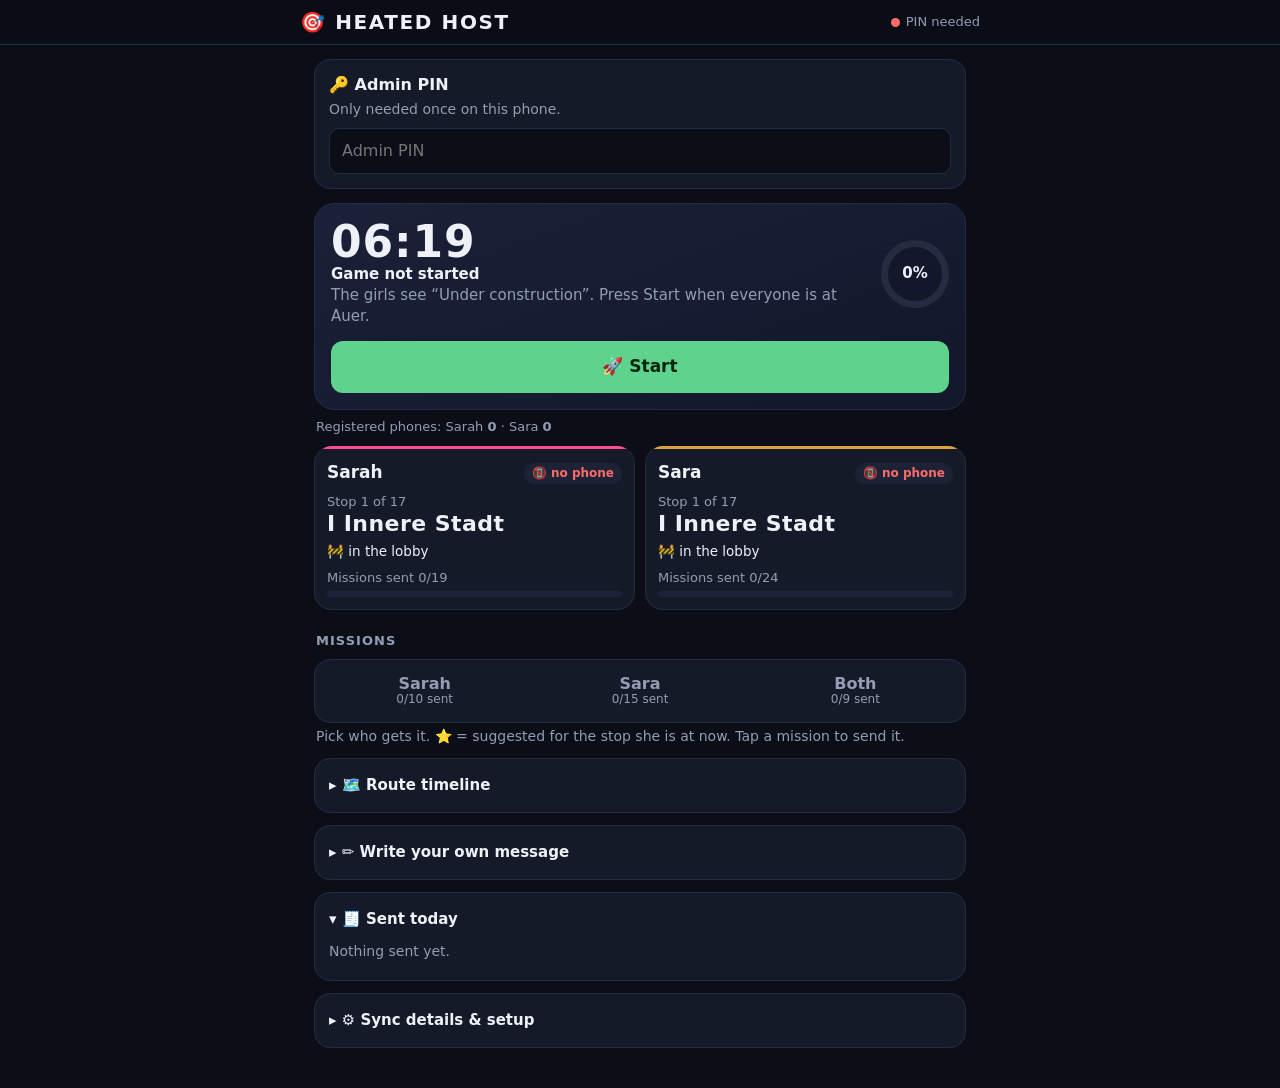
==== commit d0208efa: "New designs: Ice & Fire start page, control-room host app with folded route timeline; cache v45 Co-A" ====
--- a/admin.html
+++ b/admin.html
@@ -110,6 +110,49 @@
     #installbox { margin-top:12px; }
     .pinbox { margin-top:14px; }
     .pinbox.ok { display:none; }
+    .warnbox { margin-top:14px; border-color:rgba(255,209,102,.5); background:rgba(255,209,102,.08); font-size:14.5px; }
+    .warnbox b { color:var(--warn); }
+    .warnbox ol { margin:6px 0 0; padding-left:20px; }
+    /* ── control-room look ── */
+    :root { --bg:#0b0e17; --card:#151a28; --card2:#1d2336; --line:#252c42; --sarah:#ff4f8b; --sara:#e0a040; --both:#8a7bff; }
+    body { font-family:Outfit,system-ui,-apple-system,sans-serif; }
+    .top { background:rgba(11,14,23,.92); }
+    .top h1 { font:800 20px "Barlow Condensed",system-ui,sans-serif; letter-spacing:.08em; text-transform:uppercase; }
+    .top h1 span { color:var(--accent); }
+    .conn.live { color:var(--ok); } .dot.on { box-shadow:0 0 10px var(--ok); }
+    .game { background:linear-gradient(160deg,#1a2138,#12172a); border-radius:20px; padding:16px; gap:14px; }
+    .game { flex-wrap:wrap; }
+    #startgame { flex:1 0 100%; }
+    .game .clock { white-space:nowrap; font:800 44px/1 "Barlow Condensed",system-ui,sans-serif; letter-spacing:.02em; }
+    .game .state { flex:1; min-width:0; }
+    .game .state b { font-size:15px; }
+    .ring { width:68px; height:68px; border-radius:50%; flex:none; display:grid; place-items:center; background:conic-gradient(var(--accent) calc(var(--p) * 1%), var(--line) 0); }
+    .ring span { width:54px; height:54px; border-radius:50%; background:#12172a; display:grid; place-items:center; font-weight:800; font-size:15px; }
+    .pl { border-radius:18px; position:relative; overflow:hidden; border-top:0; padding-top:15px; }
+    .pl::before { content:""; position:absolute; inset:0 0 auto 0; height:3px; background:var(--c); }
+    .pl-stop b { font:800 22px "Barlow Condensed",system-ui,sans-serif; letter-spacing:.02em; }
+    .release { background:#2a2410; border-color:#6b5a1a; color:var(--warn); }
+    .who { background:var(--card); border:1px solid var(--line); border-radius:16px; padding:5px; gap:6px; top:calc(52px + env(safe-area-inset-top) + 4px); }
+    .who button { background:transparent; border:0; color:var(--muted); border-radius:12px; font-weight:700; }
+    .who button.on { box-shadow:0 6px 18px rgba(0,0,0,.35); }
+    .who button[data-to=sarah].on { box-shadow:0 6px 18px rgba(255,79,139,.35); }
+    .mission { grid-template-columns:46px 1fr auto; border-radius:16px; border-left-width:1px; border-left-color:var(--line); }
+    .mission .ic { font-size:26px; background:rgba(255,255,255,.06); border-radius:12px; height:46px; display:grid; place-items:center; padding:0; }
+    .mission .go { background:var(--c); color:#fff; border-radius:12px; padding:11px 14px; }
+    .mission.sent .go { background:var(--card2); color:var(--muted); }
+    .mission.due { border-color:rgba(255,179,71,.7); box-shadow:0 0 0 1px rgba(255,179,71,.25); }
+    .sec { margin:16px 2px 0; font:700 11px Outfit,sans-serif; letter-spacing:.14em; text-transform:uppercase; color:var(--muted); }
+    .sec + .list { margin-top:8px; }
+    /* route timeline */
+    .tl { position:relative; padding:4px 0 4px 6px; }
+    .tl::before { content:""; position:absolute; left:15px; top:14px; bottom:14px; width:4px; border-radius:4px; background:linear-gradient(var(--accent) 0 var(--tp,0%), var(--line) 0); }
+    .tlrow { display:grid; grid-template-columns:22px 1fr auto; align-items:center; gap:8px; height:30px; font-size:14px; color:var(--muted); position:relative; }
+    .tlrow i { width:12px; height:12px; border-radius:50%; background:var(--line); margin-left:4px; position:relative; z-index:1; }
+    .tlrow.done { color:#c9cfe0; } .tlrow.done i { background:var(--accent); }
+    .tlrow.now { color:#fff; font-weight:700; } .tlrow.now i { background:#fff; box-shadow:0 0 0 4px rgba(255,255,255,.2); }
+    .tlrow .tm { font-size:12px; }
+    .pin { font-size:11px; font-weight:800; border-radius:10px; padding:1px 7px; color:#fff; margin-left:4px; }
+    .pin.sarah { background:var(--sarah); } .pin.sara { background:var(--sara); }
     @media (max-width:370px) { .players { grid-template-columns:1fr; } }
   </style>
 </head>
@@ -122,6 +165,8 @@
   <div class="wrap">
     <div class="card" id="installbox" hidden></div>
 
+    <div class="card warnbox" id="workerwarn" hidden></div>
+
     <div class="card pinbox" id="pinbox">
       <b>🔑 Admin PIN</b>
       <p class="muted" style="margin:4px 0 8px;font-size:14px">Only needed once on this phone.</p>
@@ -130,7 +175,8 @@
 
     <!-- ── live overview ── -->
     <div class="card game" id="gamebox">
-      <div class="state" id="gamestatus"><b>Game not started</b><span class="muted">The girls see “Under construction”.</span></div>
+      <div class="state"><div class="clock" id="clock">--:--</div><div id="gamestatus"><b>Game not started</b><span class="muted">The girls see “Under construction”.</span></div></div>
+      <div class="ring" id="ring" style="--p:0"><span id="ringtxt">0%</span></div>
       <button id="startgame">🚀 Start</button>
     </div>
     <p class="muted" id="status" style="font-size:13px;margin:8px 2px 0">Registered phones: …</p>
@@ -148,6 +194,11 @@
     <div id="presets"></div>
 
     <!-- ── more ── -->
+    <details class="fold" id="tlfold">
+      <summary>🗺️ Route timeline <span class="muted" id="tlsum" style="font-weight:400;font-size:13px"></span></summary>
+      <div class="inner"><div class="tl" id="tl"></div></div>
+    </details>
+
     <details class="fold">
       <summary>✏️ Write your own message</summary>
       <div class="inner">
@@ -181,7 +232,7 @@
     const $ = (s) => document.querySelector(s);
     const cfg = self.PUSH || {};
     const esc = (s) => String(s).replace(/[&<>"]/g, (c) => ({ "&": "&amp;", "<": "&lt;", ">": "&gt;", '"': "&quot;" }[c]));
-    const hhmm = (t = Date.now()) => new Date(t).toLocaleTimeString([], { hour: "2-digit", minute: "2-digit" });
+    const hhmm = (t = Date.now()) => new Date(t).toLocaleTimeString([], { hour: "2-digit", minute: "2-digit", hour12: false });
     const name = { sarah: "Sarah", sara: "Sara", both: "both of them" };
     let to = null;
     let live = { devices: { sarah: 0, sara: 0 }, started: false, startedAt: null, steps: {}, ok: false };
@@ -267,6 +318,8 @@
       $("#gamestatus").innerHTML = live.started
         ? `<b class="good">✓ Game started at ${hhmm(live.startedAt)}</b><span class="muted">Stop sync and missions are live.</span>`
         : `<b>Game not started</b><span class="muted">The girls see “Under construction”. Press Start when everyone is at Auer.</span>`;
+      drawClock();
+      drawTimeline();
       $("#status").innerHTML = `Registered phones: Sarah <b>${live.devices.sarah}</b> · Sara <b>${live.devices.sara}</b>`;
       $("#players").innerHTML = ["sarah", "sara"].map((w) => {
         const n = live.devices[w] || 0;
@@ -284,6 +337,29 @@
       drawSync();
       for (const t of ["sarah", "sara", "both"]) $("#cnt-" + t).textContent = `${sentCount(t)}/${missionKeys(t).length} sent`;
     }
+    function progressOf() {
+      const a = whereIs("sarah").at, b = whereIs("sara").at;
+      return { a, b, min: Math.min(a, b), max: Math.max(a, b) };
+    }
+    function drawClock() {
+      $("#clock").textContent = hhmm();
+      const pr = progressOf();
+      const pct = live.started ? Math.round(pr.min / (ROUTE.length - 1) * 100) : 0;
+      $("#ring").style.setProperty("--p", pct);
+      $("#ringtxt").textContent = pct + "%";
+    }
+    setInterval(drawClock, 20000);
+    function drawTimeline() {
+      const pr = progressOf();
+      const rows = ROUTE.map((d, i) => {
+        const cls = !live.started ? "" : i < pr.min ? "done" : (i === pr.min || i === pr.max) ? "now" : i < pr.max ? "done" : "";
+        const pins = ["sarah", "sara"].filter((w) => live.started && progressOf()[w === "sarah" ? "a" : "b"] === i).map((w) => `<span class="pin ${w}">${w === "sarah" ? "Sarah" : "Sara"}</span>`).join("");
+        return `<div class="tlrow ${cls}"><i></i><span>${DISTRICTS[d].roman} ${DISTRICTS[d].name}${pins}</span><span class="tm">${(STOPS[d] && STOPS[d].time) || ""}</span></div>`;
+      }).join("");
+      $("#tl").innerHTML = rows;
+      $("#tl").style.setProperty("--tp", live.started ? Math.round(pr.max / (ROUTE.length - 1) * 100) + "%" : "0%");
+      $("#tlsum").textContent = live.started ? `· Sarah ${pr.a + 1}/${ROUTE.length}, Sara ${pr.b + 1}/${ROUTE.length}` : "";
+    }
     function releaseRow() {
       const stuck = Object.keys(live.steps).map(Number).filter((n) => { const p = live.steps[n]; return (p.sarah || p.sara) && !(p.sarah && p.sara) && !p.released; }).sort((a, b) => b - a)[0];
       if (stuck == null) return "";
@@ -310,12 +386,18 @@
     }
 
     let refreshing = false, lastSig = "";
+    const WORKER_VERSION = 4;
     async function refresh() {
       if (!pinEl.value || refreshing) { if (!pinEl.value) setConn(false, "PIN needed"); return; }
       refreshing = true;
       try { localStorage.setItem("bezirk.adminpin", pinEl.value); } catch (_) {}
       try {
-        const [st, pr] = await Promise.all([call("/status", "GET"), call("/progress", "GET")]);
+        const [st, pr, ver] = await Promise.all([call("/status", "GET"), call("/progress", "GET"), call("/version", "GET").catch(() => ({ version: 0 }))]);
+        // the worker is pasted into Cloudflare by hand: say so loudly when the deployed code is older than this page expects
+        const w = $("#workerwarn");
+        w.hidden = (ver.version || 0) >= WORKER_VERSION;
+        if (!w.hidden) w.innerHTML = `<b>⚠️ The Cloudflare worker is outdated</b> (deployed: ${ver.version ? "v" + ver.version : "old"}, needed: v${WORKER_VERSION}). Missions can get lost.
+          <ol><li>Open <b>worker/worker.js</b> on GitHub, copy all of it.</li><li>Cloudflare → Workers → bezirkssaufen → <b>Edit code</b> → paste over everything → <b>Deploy</b>.</li><li>Come back here; this box disappears.</li></ol>`;
         live = { devices: st.devices, started: st.started, startedAt: st.startedAt, steps: pr.steps || {}, ok: true };
         $("#pinbox").classList.add("ok");
         setConn(true, "live · " + hhmm());
@@ -376,7 +458,12 @@
       try {
         const { result } = await call("/send", "POST", { to: target, title, body, ch });
         const parts = Object.entries(result).map(([w, r]) => `${name[w]}: ${r.sent}/${r.devices} phone${r.devices === 1 ? "" : "s"}`);
-        addLog(`<span class="good">✓ ${hhmm()}</span> ${esc(title)} → ${parts.join(", ")}`);
+        const missed = Object.entries(result).filter(([, r]) => !r.sent).map(([w]) => name[w]);
+        addLog(`<span class="${missed.length ? "err" : "good"}">${missed.length ? "⚠" : "✓"} ${hhmm()}</span> ${esc(title)} → ${parts.join(", ")}`);
+        if (missed.length) {
+          addLog(`<span class="err">⚠ No notification reached ${missed.join(" and ")}.</span> The mission still pops up as soon as the game app is open on her phone (it checks every 15 s). To fix the notifications: open the game on her phone → ☰ menu → “Turn on mission alerts”, then check the phone tile above says “📱 connected”.`);
+          alert(`⚠ No notification reached ${missed.join(" and ")}.\n\nThe mission still appears when the game app is open on her phone. To fix notifications: on her phone open the game → ☰ menu → "Turn on mission alerts".`);
+        }
       } catch (e) { addLog(`<span class="err">✗ ${hhmm()}</span> ${esc(title)} — ${esc(e.message)}`); ok = false; }
       refresh();
       return ok;
@@ -416,8 +503,11 @@
       };
       const wasOpen = box.querySelector("details.done-box")?.open;
       if (wasOpen != null) doneOpen = wasOpen;
+      const dueNow = open.filter((x) => x.due), later = open.filter((x) => !x.due);
       box.innerHTML = `
-        <div class="list">${open.length ? open.map(card).join("") : `<p class="empty">🎉 Everything for ${to === "both" ? "both" : name[to]} has been sent.</p>`}</div>
+        ${dueNow.length ? `<p class="sec">⭐ Fits now · ${dueNow.length}</p><div class="list">${dueNow.map(card).join("")}</div>` : ""}
+        ${later.length ? `<p class="sec">${dueNow.length ? "Later" : "Not sent yet"} · ${later.length}</p><div class="list">${later.map(card).join("")}</div>` : ""}
+        ${open.length ? "" : `<p class="empty">🎉 Everything for ${to === "both" ? "both" : name[to]} has been sent.</p>`}
         ${done.length ? `<details class="done-box"${doneOpen ? " open" : ""}><summary>✓ Done (${done.length})</summary><div class="list">${done.map(card).join("")}</div></details>` : ""}`;
       $("#mcount").textContent = `${done.length}/${items.length} sent to ${to === "both" ? "both" : name[to]}`;
       box.querySelectorAll(".mission").forEach((b) => b.addEventListener("click", async () => {
